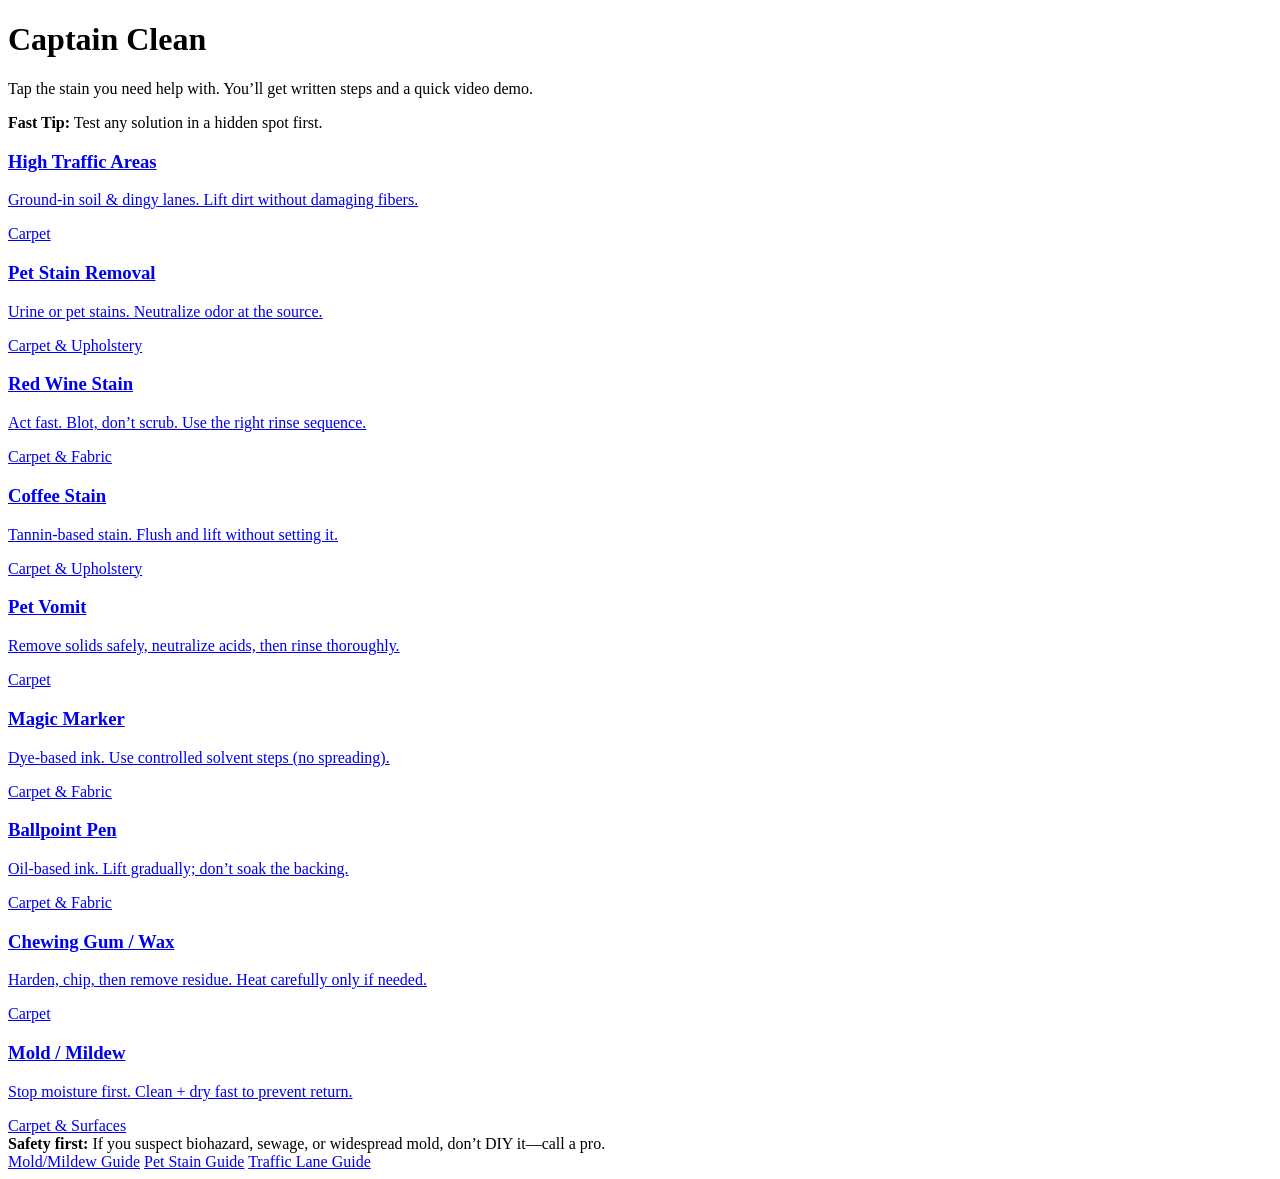
==== index.html @ 01c0e093 "Add files via upload" ====
<!doctype html>
<html lang="en">
<head>
  <meta charset="utf-8" />
  <meta name="viewport" content="width=device-width, initial-scale=1" />
  <title>Captain Clean</title>
  <meta name="description" content="Tap your stain for step-by-step instructions and a video demo." />

  <!-- Shared CSS (Option B) -->
  <link rel="stylesheet" href="./css/styles.css">
</head>

<body>
  <div class="wrap">

    <div class="top">

      <!-- OPTIONAL LOGO (uncomment when you add /assets/captain-clean-logo.png)
      <div class="headerBrand">
        <img src="./assets/captain-clean-logo.png" alt="Captain Clean">
        <div class="brand">
          <h1 class="title">Captain Clean</h1>
          <p class="subtitle">Tap the stain you need help with. You’ll get written steps and a quick video demo.</p>
        </div>
      </div>
      -->

      <!-- DEFAULT (no logo) -->
      <div class="brand">
        <h1 class="title">Captain Clean</h1>
        <p class="subtitle">
          Tap the stain you need help with. You’ll get written steps and a quick video demo.
        </p>
      </div>

      <div class="pill">
        <span class="dot"></span>
        <span><strong>Fast Tip:</strong> Test any solution in a hidden spot first.</span>
      </div>
    </div>

    <div class="grid">
      <a class="card tile" href="./stains/high-traffic.html">
        <div>
          <h3>High Traffic Areas</h3>
          <p>Ground-in soil & dingy lanes. Lift dirt without damaging fibers.</p>
        </div>
        <div class="tag"><span class="dot"></span><span>Carpet</span></div>
      </a>

      <a class="card tile" href="./stains/pet-stain.html">
        <div>
          <h3>Pet Stain Removal</h3>
          <p>Urine or pet stains. Neutralize odor at the source.</p>
        </div>
        <div class="tag"><span class="dot"></span><span>Carpet & Upholstery</span></div>
      </a>

      <a class="card tile" href="./stains/red-wine.html">
        <div>
          <h3>Red Wine Stain</h3>
          <p>Act fast. Blot, don’t scrub. Use the right rinse sequence.</p>
        </div>
        <div class="tag"><span class="dot"></span><span>Carpet & Fabric</span></div>
      </a>

      <a class="card tile" href="./stains/coffee.html">
        <div>
          <h3>Coffee Stain</h3>
          <p>Tannin-based stain. Flush and lift without setting it.</p>
        </div>
        <div class="tag"><span class="dot"></span><span>Carpet & Upholstery</span></div>
      </a>

      <a class="card tile" href="./stains/pet-vomit.html">
        <div>
          <h3>Pet Vomit</h3>
          <p>Remove solids safely, neutralize acids, then rinse thoroughly.</p>
        </div>
        <div class="tag"><span class="dot"></span><span>Carpet</span></div>
      </a>

      <a class="card tile" href="./stains/magic-marker.html">
        <div>
          <h3>Magic Marker</h3>
          <p>Dye-based ink. Use controlled solvent steps (no spreading).</p>
        </div>
        <div class="tag"><span class="dot"></span><span>Carpet & Fabric</span></div>
      </a>

      <a class="card tile" href="./stains/ballpoint-pen.html">
        <div>
          <h3>Ballpoint Pen</h3>
          <p>Oil-based ink. Lift gradually; don’t soak the backing.</p>
        </div>
        <div class="tag"><span class="dot"></span><span>Carpet & Fabric</span></div>
      </a>

      <a class="card tile" href="./stains/gum-wax.html">
        <div>
          <h3>Chewing Gum / Wax</h3>
          <p>Harden, chip, then remove residue. Heat carefully only if needed.</p>
        </div>
        <div class="tag"><span class="dot"></span><span>Carpet</span></div>
      </a>

      <a class="card tile" href="./stains/mold-mildew.html">
        <div>
          <h3>Mold / Mildew</h3>
          <p>Stop moisture first. Clean + dry fast to prevent return.</p>
        </div>
        <div class="tag"><span class="dot"></span><span>Carpet & Surfaces</span></div>
      </a>
    </div>

    <div class="footerBox">
      <b>Safety first:</b> If you suspect biohazard, sewage, or widespread mold, don’t DIY it—call a pro.
      <div class="smallLinks">
        <a href="./stains/mold-mildew.html">Mold/Mildew Guide</a>
        <a href="./stains/pet-stain.html">Pet Stain Guide</a>
        <a href="./stains/high-traffic.html">Traffic Lane Guide</a>
      </div>
    </div>

  </div>
</body>
</html>
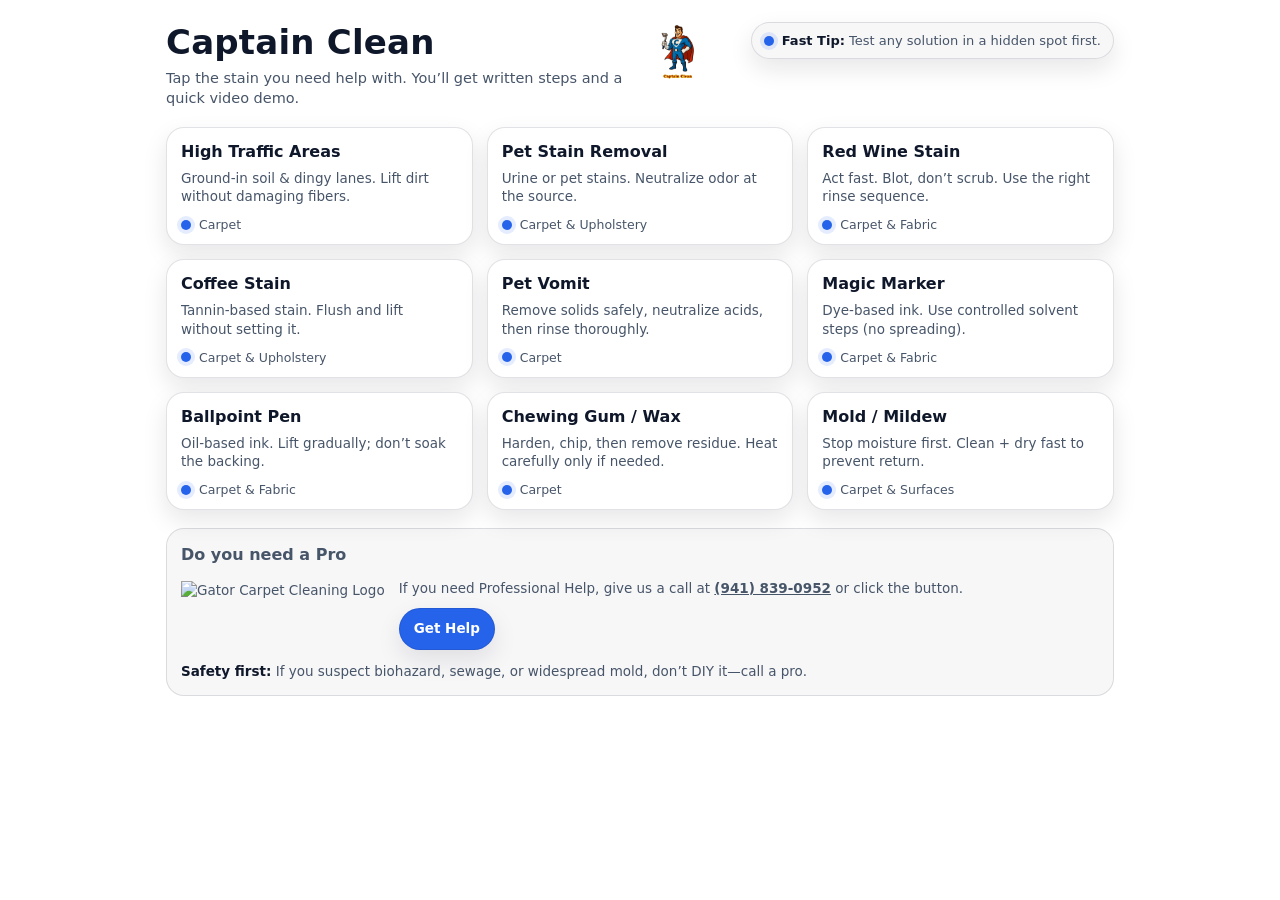
==== commit 47103d38: "Update index.html" ====
--- a/index.html
+++ b/index.html
@@ -8,29 +8,84 @@
 
   <!-- Shared CSS (Option B) -->
   <link rel="stylesheet" href="./css/styles.css">
+
+  <!-- Small, page-specific layout tweaks (keeps Option B intact) -->
+  <style>
+    .brandRow{
+      display:flex;
+      align-items:flex-start;
+      gap:14px;
+    }
+    .brandText{
+      display:flex;
+      flex-direction:column;
+      gap:6px;
+    }
+    .brandLogo{
+      height:56px;
+      width:auto;
+      display:block;
+      margin-top:2px; /* keeps it visually aligned with heading/subheading */
+    }
+    @media (max-width:520px){
+      .brandRow{ align-items:center; }
+      .brandLogo{ height:44px; }
+    }
+
+    .proRow{
+      display:flex;
+      gap:14px;
+      align-items:flex-start;
+      margin-top:12px;
+    }
+    .proLogo{
+      height:54px;
+      width:auto;
+      display:block;
+      flex:0 0 auto;
+      margin-top:2px;
+    }
+    @media (max-width:520px){
+      .proRow{ align-items:center; }
+      .proLogo{ height:44px; }
+    }
+
+    .ctaBtn{
+      display:inline-flex;
+      align-items:center;
+      justify-content:center;
+      padding:10px 14px;
+      border-radius:999px;
+      border:1px solid rgba(15,23,42,.12);
+      background:#2563eb;
+      color:#ffffff;
+      font-weight:700;
+      font-size:13.5px;
+      box-shadow: 0 10px 25px rgba(15,23,42,.10);
+      margin-top:10px;
+    }
+    .ctaBtn:hover{ filter:brightness(0.95); }
+    .ctaBtn:active{ transform:translateY(1px); }
+  </style>
 </head>
 
 <body>
   <div class="wrap">
+    <div class="top">
+      <!-- Brand + Logo (logo to the RIGHT of the heading/subheading) -->
+      <div class="brandRow">
+        <div class="brandText">
+          <h1 class="title">Captain Clean</h1>
+          <p class="subtitle">
+            Tap the stain you need help with. You’ll get written steps and a quick video demo.
+          </p>
+        </div>
 
-    <div class="top">
-
-      <!-- OPTIONAL LOGO (uncomment when you add /assets/captain-clean-logo.png)
-      <div class="headerBrand">
-        <img src="./assets/captain-clean-logo.png" alt="Captain Clean">
-        <div class="brand">
-          <h1 class="title">Captain Clean</h1>
-          <p class="subtitle">Tap the stain you need help with. You’ll get written steps and a quick video demo.</p>
-        </div>
-      </div>
-      -->
-
-      <!-- DEFAULT (no logo) -->
-      <div class="brand">
-        <h1 class="title">Captain Clean</h1>
-        <p class="subtitle">
-          Tap the stain you need help with. You’ll get written steps and a quick video demo.
-        </p>
+        <img
+          class="brandLogo"
+          src="./assets/captain-clean-logo.png"
+          alt="Captain Clean Logo"
+        />
       </div>
 
       <div class="pill">
@@ -114,14 +169,30 @@
     </div>
 
     <div class="footerBox">
-      <b>Safety first:</b> If you suspect biohazard, sewage, or widespread mold, don’t DIY it—call a pro.
-      <div class="smallLinks">
-        <a href="./stains/mold-mildew.html">Mold/Mildew Guide</a>
-        <a href="./stains/pet-stain.html">Pet Stain Guide</a>
-        <a href="./stains/high-traffic.html">Traffic Lane Guide</a>
+      <h3 style="margin:0 0 6px; font-size:16px;">Do you need a Pro</h3>
+      <div class="proRow">
+        <img
+          class="proLogo"
+          src="./assets/gator-carpet-cleaning-logo.png"
+          alt="Gator Carpet Cleaning Logo"
+        />
+        <div>
+          <p style="margin:0; line-height:1.45;">
+            If you need Professional Help, give us a call at
+            <a href="tel:+19418390952" style="font-weight:800; text-decoration:underline;">(941) 839-0952</a>
+            or click the button.
+          </p>
+
+          <a class="ctaBtn" href="https://gatorcarpetcleaning.com" target="_blank" rel="noopener">
+            Get Help
+          </a>
+        </div>
+      </div>
+
+      <div style="margin-top:12px;">
+        <b>Safety first:</b> If you suspect biohazard, sewage, or widespread mold, don’t DIY it—call a pro.
       </div>
     </div>
-
   </div>
 </body>
 </html>
--- a/css/styles.css
+++ b/css/styles.css
@@ -0,0 +1,265 @@
+/* Captain Clean - Shared Styles (White Theme) */
+
+/* ===== Theme ===== */
+:root{
+  --bg:#ffffff;
+  --card:#ffffff;
+  --text:#0f172a;          /* near-black */
+  --muted:#475569;         /* slate */
+  --accent:#2563eb;        /* blue */
+
+  --border:rgba(15,23,42,.12);
+  --shadow: 0 10px 25px rgba(15,23,42,.10);
+  --radius:18px;
+}
+
+*{ box-sizing:border-box; }
+a{ color:inherit; text-decoration:none; }
+
+body{
+  margin:0;
+  font-family: system-ui, -apple-system, Segoe UI, Roboto, Helvetica, Arial, sans-serif;
+  background: var(--bg);
+  color: var(--text);
+  min-height:100vh;
+}
+
+/* ===== Layout ===== */
+.wrap{
+  max-width:980px;
+  margin:0 auto;
+  padding:22px 16px 40px;
+}
+@media (max-width:420px){
+  .wrap{ padding:18px 14px 36px; }
+}
+
+/* ===== UI bits ===== */
+.dot{
+  width:10px;
+  height:10px;
+  border-radius:50%;
+  background: var(--accent);
+  box-shadow: 0 0 0 4px rgba(37,99,235,.12);
+}
+
+/* Pills / Buttons */
+.pill, .back{
+  display:inline-flex;
+  align-items:center;
+  gap:8px;
+  padding:10px 12px;
+  border:1px solid var(--border);
+  background: rgba(15,23,42,.03);
+  border-radius:999px;
+  box-shadow: var(--shadow);
+  color: var(--muted);
+  font-size:13px;
+  white-space:nowrap;
+}
+.pill strong{ color: var(--text); }
+
+/* Cards */
+.card{
+  background: var(--card);
+  border: 1px solid var(--border);
+  border-radius: var(--radius);
+  box-shadow: var(--shadow);
+}
+
+/* Optional logo header */
+.headerBrand{
+  display:flex;
+  align-items:center;
+  gap:12px;
+  margin-bottom:8px;
+}
+.headerBrand img{
+  height:44px;
+  width:auto;
+  display:block;
+}
+
+/* ===== HOME PAGE ===== */
+.top{
+  display:flex;
+  align-items:flex-start;
+  justify-content:space-between;
+  gap:14px;
+  margin-bottom:18px;
+}
+
+.brand{
+  display:flex;
+  flex-direction:column;
+  gap:6px;
+}
+
+.title{
+  font-size:28px;
+  font-weight:800;
+  letter-spacing:.2px;
+  margin:0;
+}
+
+.subtitle{
+  margin:0;
+  color:var(--muted);
+  font-size:14.5px;
+  line-height:1.4;
+  max-width:52ch;
+}
+
+@media (min-width:720px){
+  .title{ font-size:34px; }
+}
+
+.grid{
+  display:grid;
+  grid-template-columns: repeat(2, minmax(0, 1fr));
+  gap:12px;
+  margin-top:14px;
+}
+@media (min-width:720px){
+  .grid{
+    grid-template-columns: repeat(3, minmax(0, 1fr));
+    gap:14px;
+  }
+}
+
+/* "Tile" = clickable card */
+.tile{
+  padding:14px 14px 12px;
+  min-height:110px;
+  display:flex;
+  flex-direction:column;
+  justify-content:space-between;
+  transition: transform .12s ease, border-color .12s ease;
+}
+.tile:hover{
+  transform: translateY(-2px);
+  border-color: rgba(37,99,235,.28);
+}
+.tile:active{ transform: translateY(0px); }
+
+.tile h3{
+  margin:0;
+  font-size:16px;
+  font-weight:800;
+  line-height:1.2;
+}
+
+.tile p{
+  margin:8px 0 0;
+  color:var(--muted);
+  font-size:13.5px;
+  line-height:1.35;
+}
+
+.tag{
+  margin-top:12px;
+  display:inline-flex;
+  align-items:center;
+  gap:8px;
+  font-size:12.5px;
+  color:var(--muted);
+}
+
+/* Footer box on home page */
+.footerBox{
+  margin-top:18px;
+  padding:14px;
+  border:1px solid var(--border);
+  background: rgba(15,23,42,.03);
+  border-radius: var(--radius);
+  color:var(--muted);
+  font-size:13.5px;
+  line-height:1.45;
+}
+.footerBox b{ color:var(--text); }
+
+.smallLinks{
+  margin-top:8px;
+  display:flex;
+  gap:10px;
+  flex-wrap:wrap;
+}
+.smallLinks a{
+  padding:8px 10px;
+  border-radius:999px;
+  border:1px solid var(--border);
+  background: rgba(15,23,42,.03);
+  color:var(--text);
+  font-size:12.5px;
+}
+
+/* ===== STAIN PAGES ===== */
+.pageTop{
+  display:flex;
+  align-items:center;
+  justify-content:space-between;
+  gap:12px;
+  margin-bottom:12px;
+}
+
+.h1{
+  margin:10px 0 6px;
+  font-size:26px;
+  font-weight:900;
+}
+
+.sub{
+  margin:0 0 14px;
+  color:var(--muted);
+  line-height:1.45;
+}
+
+.section{
+  padding:14px;
+  margin-top:12px;
+}
+
+.section h2{
+  margin:0 0 10px;
+  font-size:16px;
+}
+
+.section ul, .section ol{
+  margin:8px 0 0 18px;
+  line-height:1.55;
+}
+
+.section li{
+  margin:6px 0;
+}
+
+.note{
+  color:var(--muted);
+  font-size:13.5px;
+  line-height:1.45;
+}
+
+.badge{
+  display:inline-flex;
+  align-items:center;
+  gap:8px;
+  color:var(--muted);
+  font-size:12.5px;
+}
+
+/* YouTube embed */
+.videoWrap{
+  position:relative;
+  padding-top:56.25%;
+  border-radius:14px;
+  overflow:hidden;
+  border:1px solid var(--border);
+  background:#f1f5f9;
+}
+.videoWrap iframe{
+  position:absolute;
+  top:0; left:0;
+  width:100%;
+  height:100%;
+}
+
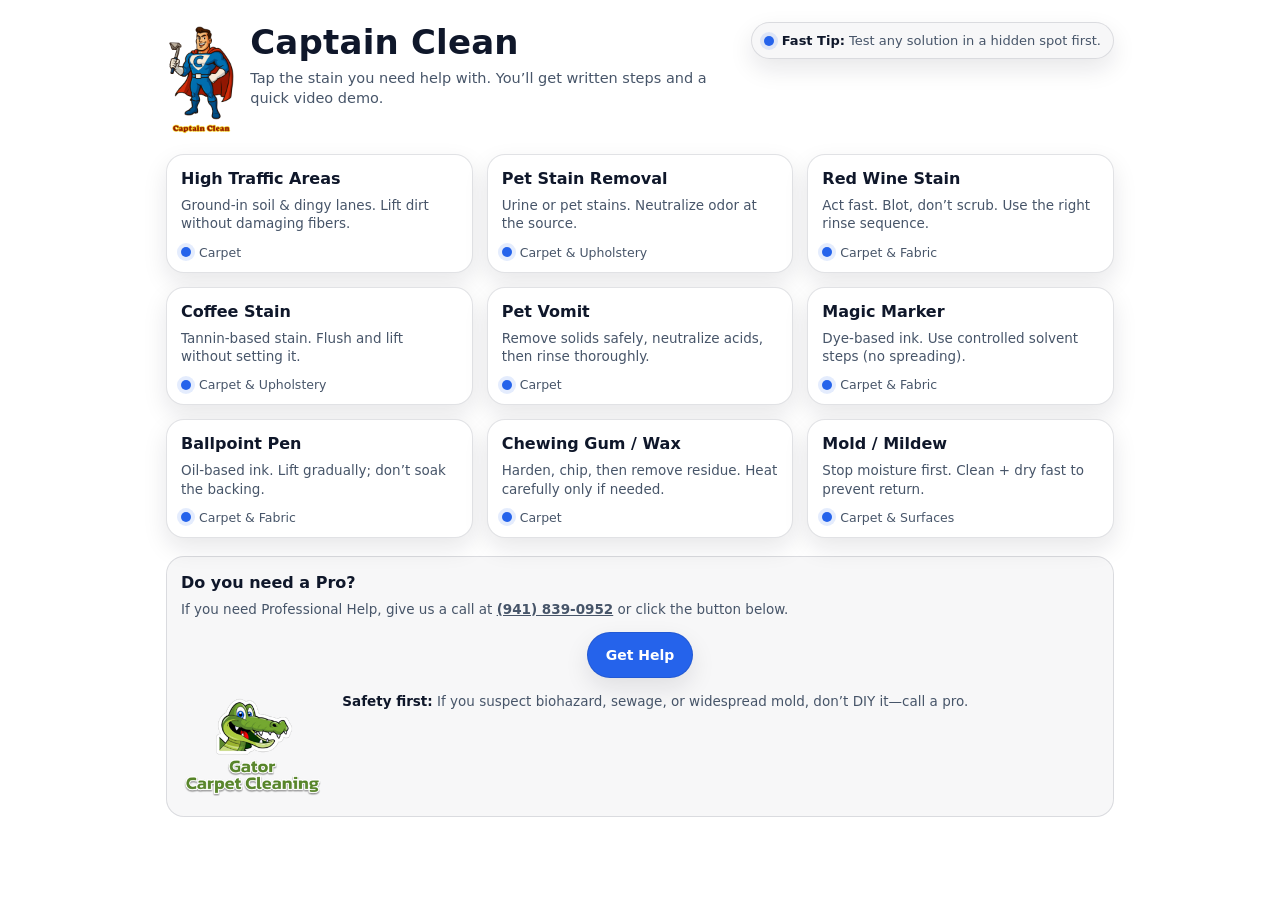
==== commit 898c7ae6: "Update index.html" ====
--- a/index.html
+++ b/index.html
@@ -9,37 +9,46 @@
   <!-- Shared CSS (Option B) -->
   <link rel="stylesheet" href="./css/styles.css">
 
-  <!-- Small, page-specific layout tweaks (keeps Option B intact) -->
+  <!-- Page-specific tweaks for logo sizing + pro section layout -->
   <style>
+    /* Top brand row (logo LEFT of text) */
     .brandRow{
       display:flex;
       align-items:flex-start;
       gap:14px;
     }
+    .brandLogo{
+      height:112px;           /* 2x previous 56px */
+      width:auto;
+      display:block;
+      margin-top:2px;
+      flex:0 0 auto;
+    }
     .brandText{
       display:flex;
       flex-direction:column;
       gap:6px;
     }
-    .brandLogo{
-      height:56px;
-      width:auto;
-      display:block;
-      margin-top:2px; /* keeps it visually aligned with heading/subheading */
-    }
     @media (max-width:520px){
       .brandRow{ align-items:center; }
-      .brandLogo{ height:44px; }
-    }
-
+      .brandLogo{ height:88px; } /* scales down for small screens */
+    }
+
+    /* Pro section */
+    .proTitle{
+      margin:0 0 6px;
+      font-size:16px;
+      font-weight:800;
+      color: var(--text);
+    }
     .proRow{
       display:flex;
-      gap:14px;
+      gap:16px;
       align-items:flex-start;
-      margin-top:12px;
+      margin-top:10px;
     }
     .proLogo{
-      height:54px;
+      height:108px;           /* 2x previous 54px */
       width:auto;
       display:block;
       flex:0 0 auto;
@@ -47,45 +56,56 @@
     }
     @media (max-width:520px){
       .proRow{ align-items:center; }
-      .proLogo{ height:44px; }
+      .proLogo{ height:86px; }
     }
 
     .ctaBtn{
       display:inline-flex;
       align-items:center;
       justify-content:center;
-      padding:10px 14px;
+      padding:12px 18px;
       border-radius:999px;
       border:1px solid rgba(15,23,42,.12);
       background:#2563eb;
       color:#ffffff;
-      font-weight:700;
-      font-size:13.5px;
+      font-weight:800;
+      font-size:14px;
       box-shadow: 0 10px 25px rgba(15,23,42,.10);
-      margin-top:10px;
-    }
-    .ctaBtn:hover{ filter:brightness(0.95); }
+      margin-top:12px;
+    }
+    .ctaBtn:hover{ filter:brightness(.95); }
     .ctaBtn:active{ transform:translateY(1px); }
+
+    .centerBtn{
+      display:flex;
+      justify-content:center;
+    }
+
+    /* keeps the pill from squeezing the brand too hard on smaller screens */
+    @media (max-width:720px){
+      .top{ flex-direction:column; align-items:stretch; }
+      .pill{ align-self:flex-start; }
+    }
   </style>
 </head>
 
 <body>
   <div class="wrap">
     <div class="top">
-      <!-- Brand + Logo (logo to the RIGHT of the heading/subheading) -->
+      <!-- Brand + Logo (logo LEFT of the heading/subheading) -->
       <div class="brandRow">
+        <img
+          class="brandLogo"
+          src="./assets/captain-clean-logo.png"
+          alt="Captain Clean Logo"
+        />
+
         <div class="brandText">
           <h1 class="title">Captain Clean</h1>
           <p class="subtitle">
             Tap the stain you need help with. You’ll get written steps and a quick video demo.
           </p>
         </div>
-
-        <img
-          class="brandLogo"
-          src="./assets/captain-clean-logo.png"
-          alt="Captain Clean Logo"
-        />
       </div>
 
       <div class="pill">
@@ -169,30 +189,31 @@
     </div>
 
     <div class="footerBox">
-      <h3 style="margin:0 0 6px; font-size:16px;">Do you need a Pro</h3>
-      <div class="proRow">
+      <div class="proTitle">Do you need a Pro?</div>
+      <p style="margin:0; line-height:1.45;">
+        If you need Professional Help, give us a call at
+        <a href="tel:+19418390952" style="font-weight:800; text-decoration:underline;">(941) 839-0952</a>
+        or click the button below.
+      </p>
+
+      <div class="centerBtn">
+        <a class="ctaBtn" href="https://gatorcarpetcleaning.com" target="_blank" rel="noopener">
+          Get Help
+        </a>
+      </div>
+
+      <div class="proRow" style="margin-top:14px;">
         <img
           class="proLogo"
           src="./assets/gator-carpet-cleaning-logo.png"
           alt="Gator Carpet Cleaning Logo"
         />
-        <div>
-          <p style="margin:0; line-height:1.45;">
-            If you need Professional Help, give us a call at
-            <a href="tel:+19418390952" style="font-weight:800; text-decoration:underline;">(941) 839-0952</a>
-            or click the button.
-          </p>
-
-          <a class="ctaBtn" href="https://gatorcarpetcleaning.com" target="_blank" rel="noopener">
-            Get Help
-          </a>
-        </div>
-      </div>
-
-      <div style="margin-top:12px;">
-        <b>Safety first:</b> If you suspect biohazard, sewage, or widespread mold, don’t DIY it—call a pro.
+        <div style="line-height:1.45;">
+          <b>Safety first:</b> If you suspect biohazard, sewage, or widespread mold, don’t DIY it—call a pro.
+        </div>
       </div>
     </div>
+
   </div>
 </body>
 </html>
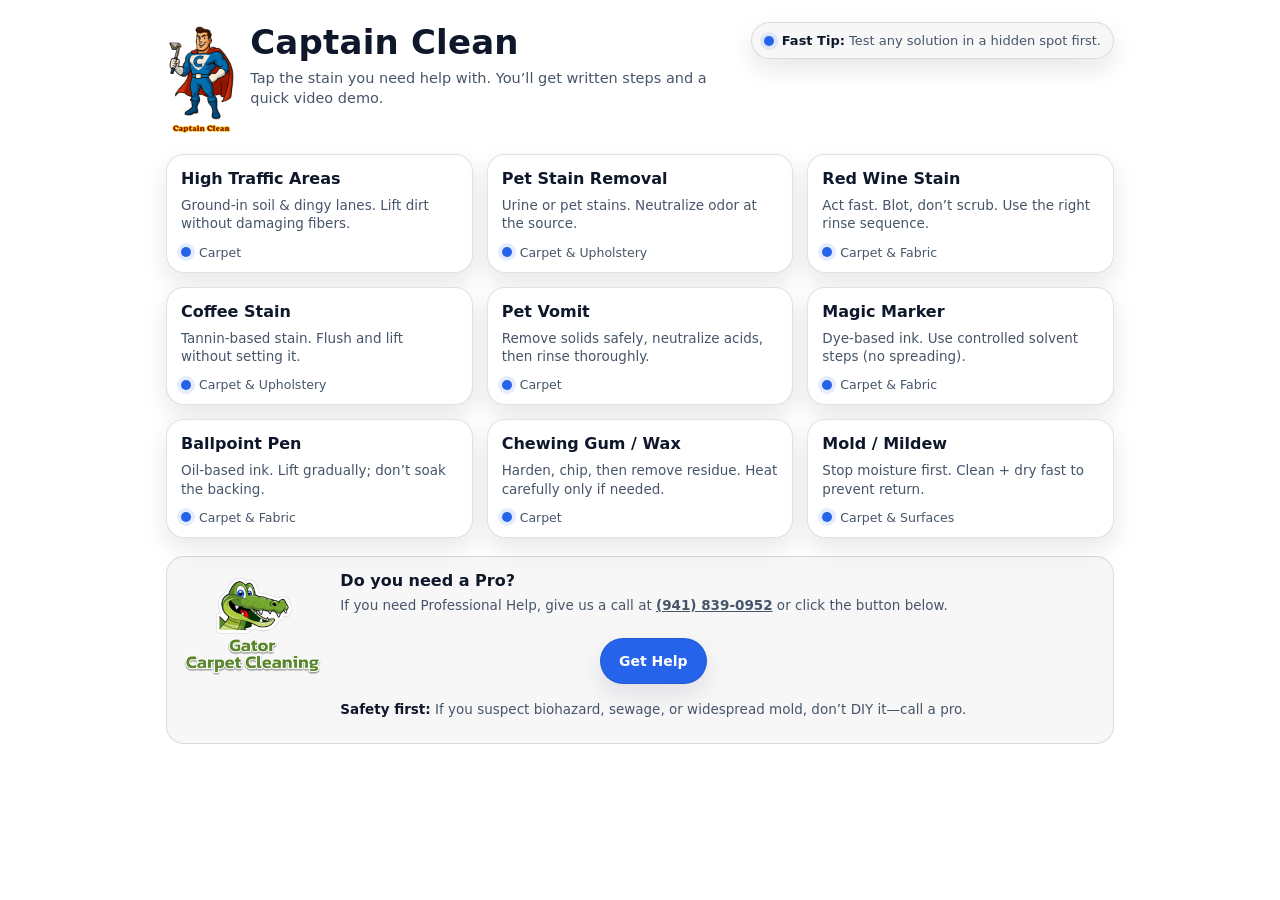
==== commit 2fe7b41a: "Update index.html" ====
--- a/index.html
+++ b/index.html
@@ -34,29 +34,31 @@
       .brandLogo{ height:88px; } /* scales down for small screens */
     }
 
-    /* Pro section */
-    .proTitle{
-      margin:0 0 6px;
-      font-size:16px;
-      font-weight:800;
-      color: var(--text);
-    }
-    .proRow{
-      display:flex;
-      gap:16px;
+    /* Pro section layout (logo next to "Do you need a Pro?") */
+    .proHeader{
+      display:flex;
       align-items:flex-start;
-      margin-top:10px;
+      gap:14px;
+      margin-bottom:10px;
     }
     .proLogo{
-      height:108px;           /* 2x previous 54px */
+      height:108px;           /* keep same size */
       width:auto;
       display:block;
       flex:0 0 auto;
       margin-top:2px;
     }
-    @media (max-width:520px){
-      .proRow{ align-items:center; }
-      .proLogo{ height:86px; }
+    .proText{
+      display:flex;
+      flex-direction:column;
+      gap:6px;
+    }
+    .proTitle{
+      margin:0;
+      font-size:16px;
+      font-weight:800;
+      color: var(--text);
+      line-height:1.2;
     }
 
     .ctaBtn{
@@ -71,7 +73,7 @@
       font-weight:800;
       font-size:14px;
       box-shadow: 0 10px 25px rgba(15,23,42,.10);
-      margin-top:12px;
+      margin-top:10px;
     }
     .ctaBtn:hover{ filter:brightness(.95); }
     .ctaBtn:active{ transform:translateY(1px); }
@@ -79,12 +81,19 @@
     .centerBtn{
       display:flex;
       justify-content:center;
-    }
-
-    /* keeps the pill from squeezing the brand too hard on smaller screens */
+      margin-top:6px;
+    }
+
+    /* Keep header responsive */
     @media (max-width:720px){
       .top{ flex-direction:column; align-items:stretch; }
       .pill{ align-self:flex-start; }
+    }
+
+    /* On small screens, keep pro logo + text tidy */
+    @media (max-width:520px){
+      .proHeader{ align-items:center; }
+      .proLogo{ height:86px; }
     }
   </style>
 </head>
@@ -189,27 +198,32 @@
     </div>
 
     <div class="footerBox">
-      <div class="proTitle">Do you need a Pro?</div>
-      <p style="margin:0; line-height:1.45;">
-        If you need Professional Help, give us a call at
-        <a href="tel:+19418390952" style="font-weight:800; text-decoration:underline;">(941) 839-0952</a>
-        or click the button below.
-      </p>
-
-      <div class="centerBtn">
-        <a class="ctaBtn" href="https://gatorcarpetcleaning.com" target="_blank" rel="noopener">
-          Get Help
-        </a>
-      </div>
-
-      <div class="proRow" style="margin-top:14px;">
+      <!-- Logo aligned with the "Do you need a Pro?" block -->
+      <div class="proHeader">
         <img
           class="proLogo"
           src="./assets/gator-carpet-cleaning-logo.png"
           alt="Gator Carpet Cleaning Logo"
         />
-        <div style="line-height:1.45;">
-          <b>Safety first:</b> If you suspect biohazard, sewage, or widespread mold, don’t DIY it—call a pro.
+
+        <div class="proText">
+          <h3 class="proTitle">Do you need a Pro?</h3>
+
+          <p style="margin:0; line-height:1.45;">
+            If you need Professional Help, give us a call at
+            <a href="tel:+19418390952" style="font-weight:800; text-decoration:underline;">(941) 839-0952</a>
+            or click the button below.
+          </p>
+
+          <div class="centerBtn">
+            <a class="ctaBtn" href="https://gatorcarpetcleaning.com" target="_blank" rel="noopener">
+              Get Help
+            </a>
+          </div>
+
+          <div style="margin-top:10px; line-height:1.45;">
+            <b>Safety first:</b> If you suspect biohazard, sewage, or widespread mold, don’t DIY it—call a pro.
+          </div>
         </div>
       </div>
     </div>
